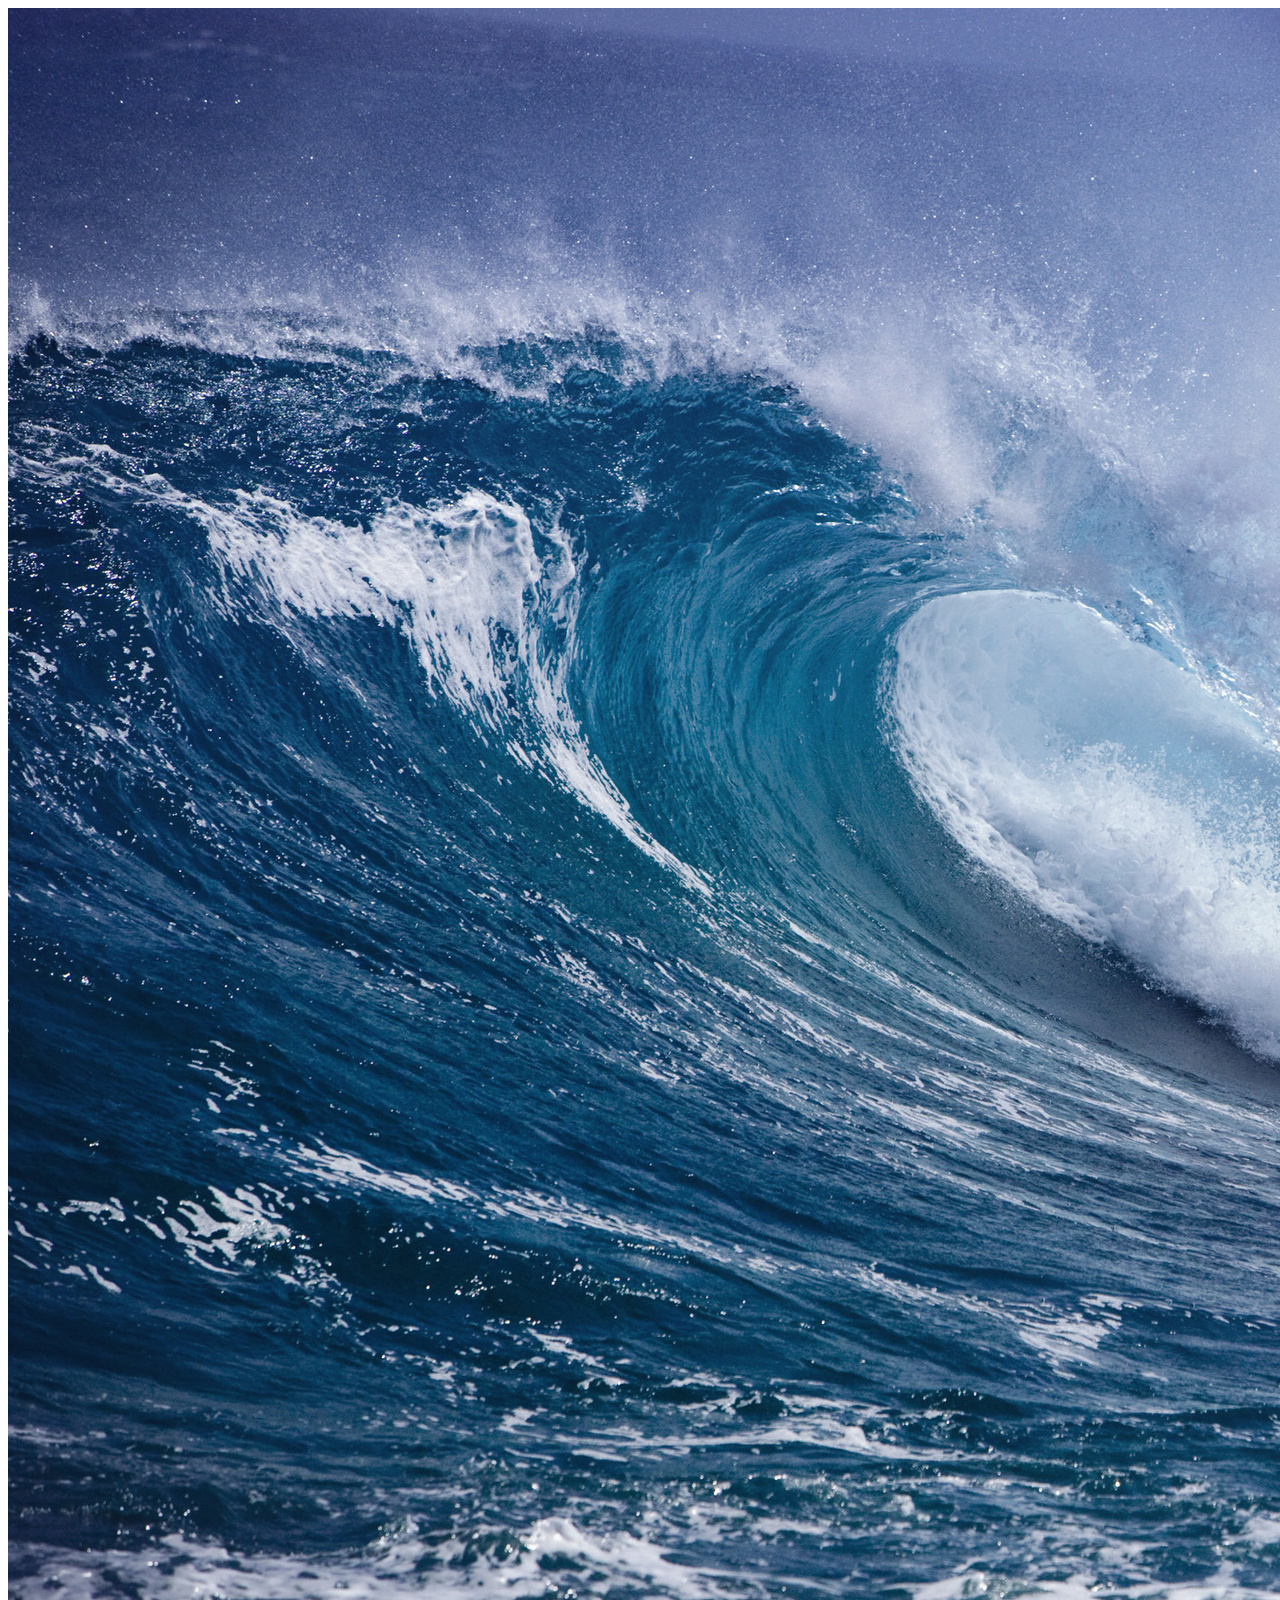
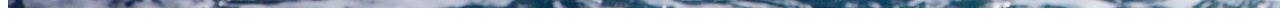
==== task-5.html @ ba9d72e9 "init(task-5)" ====
<!DOCTYPE html>
<html lang="en">
<head>
  <meta charset="UTF-8">
  <meta http-equiv="X-UA-Compatible" content="IE=edge">
  <meta name="viewport" content="width=device-width, initial-scale=1.0">
  <title>Document</title>
  <link rel="stylesheet" href="./task-5.css">
</head>
<body>
  <div class="center">
    <img src="./img/1645054936_22-fikiwiki-com-p-krasivie-kartinki-okeana-26.jpg" alt="wave" class="water">
  </div>
</body>
</html>
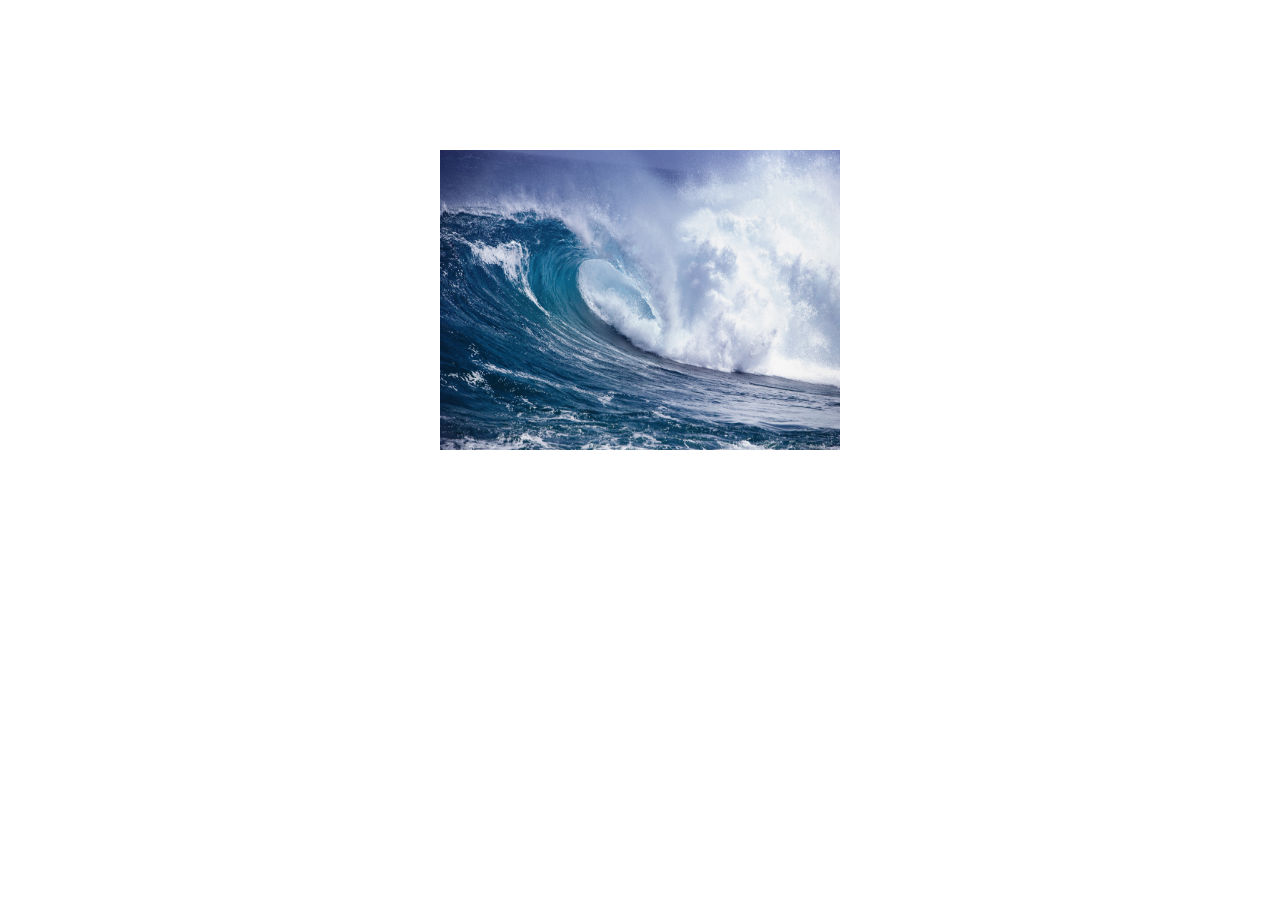
==== commit cbe6b788: "init(task-5): add solution" ====
--- a/task-5.html
+++ b/task-5.html
@@ -5,7 +5,7 @@
   <meta http-equiv="X-UA-Compatible" content="IE=edge">
   <meta name="viewport" content="width=device-width, initial-scale=1.0">
   <title>Document</title>
-  <link rel="stylesheet" href="./task-5.css">
+  <link rel="stylesheet" href="./css/task-5.css">
 </head>
 <body>
   <div class="center">
--- a/css/task-5.css
+++ b/css/task-5.css
@@ -0,0 +1,18 @@
+* {
+  box-sizing: border-box;
+}
+body {
+  margin: 0;
+  height: 600px;
+}
+.center {
+  height: 100%;
+  display: flex;
+  justify-content: center;
+  align-items: center;
+}
+.water {
+width: 400px;
+height: 300px;
+}
+
